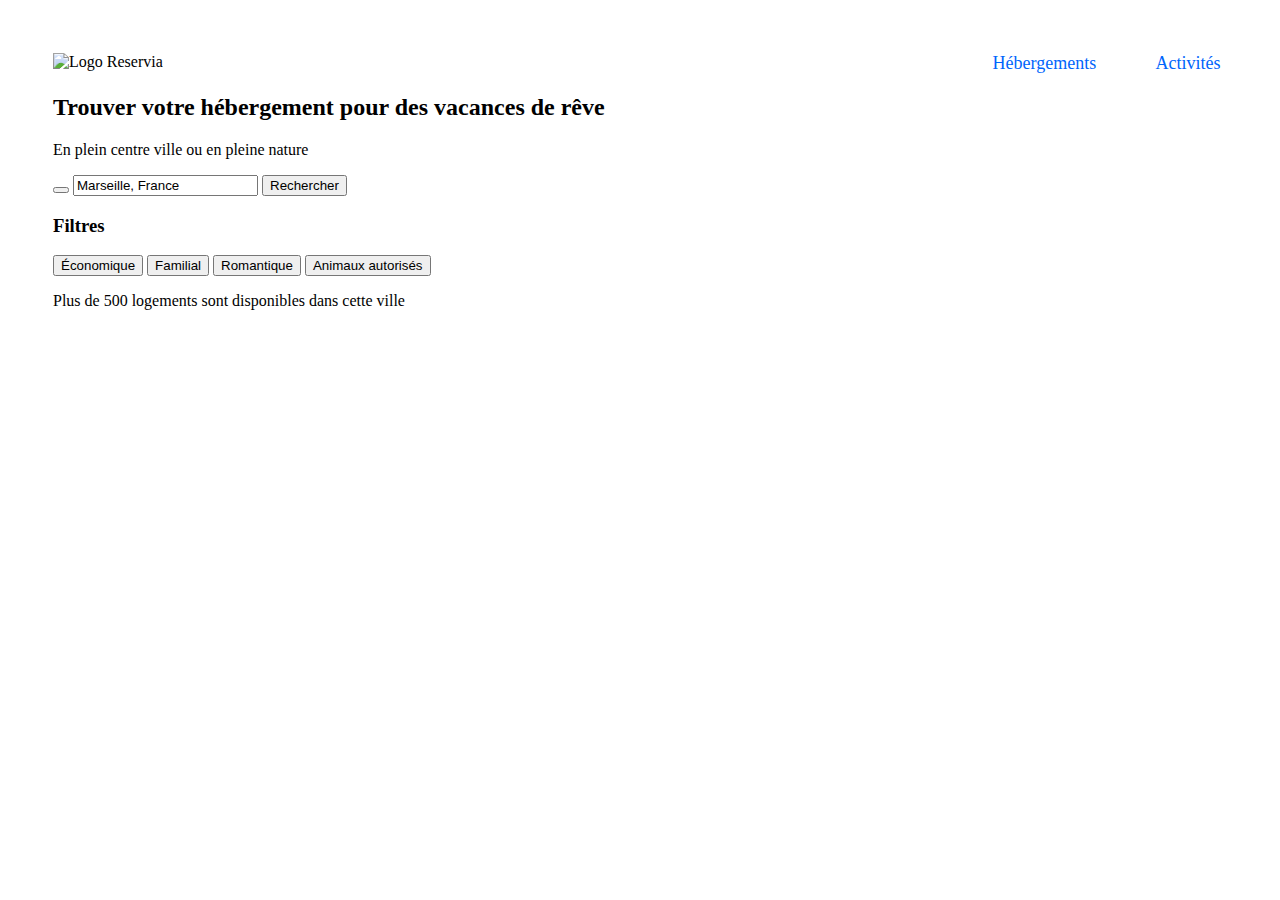
==== index.html @ aac0e71e "Header complété" ====
<!DOCTYPE html>
<html lang="fr">
  <head>
    <meta charset="utf-8"/>
    <link rel="stylesheet" href="/css/style.css">
    <script src="https://kit.fontawesome.com/23c1a897ea.js" crossorigin="anonymous"></script> <!-- Ajout du script permettant d'utiliser les icônes Font Awesome -->
    <title>Reservia</title>
  </head>

  <body>
    <header>
      <div class="header">
        <img src="images/logo/Reservia.svg" title="Logo Reservia" class="logo">
        <!-- Menu de navigation -->
        <nav>
          <ul class="menu">
            <li><a href="#hebergements" class="li-heb">Hébergements</a></li>
            <li><a href="#activites" class="li-act">Activités</a></li>
            <li><a href="#inscription" class="li-signup"><span>S'inscire</span></a></li>
          </ul>
        </nav>
      </div>
      <!-- Barre de recherche par ville/village -->
      <div class="recherche">
        <h2>Trouver votre hébergement pour des vacances de rêve</h2>
        <p class="subtitle">En plein centre ville ou en pleine nature</p>
        <div class="barre-recherche">
          <button type="button" name="geolocalisation" class="geoloc"><i class="fas fa-map-marker-alt fa-2x"></i></button> <!-- Bouton sur le logo de géolocalisation qui permettra d'afficher la map -->
          <input type="search" value="Marseille, France" class="zone-recherche">
          <button type="button" name="search" class="search">Rechercher</button>
        </div>
        <!-- Recherche par filtre -->
        <div class="listefiltres">
          <h3>Filtres</h3>  <!-- Boutons qui permettront aux utilisateurs de filtrer les hébergements selon les différents critères proposés ci-dessous -->
          <div class="btnfiltres">
            <button type="button" name="filtre-eco" class="filtre"><i class="fas fa-money-bill-wave iconefiltre"></i><span>Économique</span></button>
            <button type="button" name="filtre-familial" class="filtre"><i class="fas fa-child iconefiltre"></i><span>Familial</span></button>
            <button type="button" name="filtre-romantique" class="filtre"><i class="fas fa-heart iconefiltre"></i><span>Romantique</span></button>
            <button type="button" name="filtre-animaux" class="filtre"><i class="fas fa-dog iconefiltre"></i><span>Animaux autorisés</span></button>
          </div>
        </div>
        <p><i class="fas fa-info"></i> Plus de 500 logements sont disponibles dans cette ville</p>
      </div>
    </header>
    <main>
    </main>
    <footer>
    </footer>
  </body>
</html>
---- css/style.css ----
@@media screen and (max-width: 1440px) {

}


body{
  margin: 53px;
  font-family: Raleway;
}

/*___________________________________ Header ___________________________________*/
.logo {float: left;}

  /*-------------------------- Barre de navigation --------------------------*/
nav {
  font-size: 18px;
}

.menu {
  padding-left: 70%;
}

.menu li {
  margin-right: 3%;
  display: block;
}

.menu li a {
  padding: 8px 44px 17px 8px;
  color: #0065FC;
  text-align: center;
  text-decoration: none;
  position: relative;
}

.menu li a:hover, .menu li a:focus {
  color: #000;
}

.menu .en-cours a {
  color: #b7d8e8;
}

/* */


.conteneur h4 {width: 95%;}

.case img {width: 80%; height: 55%;}

.fa-star.active {color: #0065FC;}

.fa-star.unactive {color: #F2F2F2;}


.menu {display: flex; list-style-type: none;}

.hebergements {
  background-color: blue;
  width: 100%;
  height: 800px;
  display: flex;
  flex-wrap: wrap;
  justify-content: space-between;
}

.hebliste, .hebpopulaires {
  background-color: grey;
  padding-right: 2%;
  padding-top: 1%;
  padding-left: 2%;
  padding-bottom: 1%;
}

.hebtliste {
  width: 75%;
}

.hebpopulaires {
  width: 25%;
  flex-direction: column;
}

.conteneur {justify-content: space-around;}

.heb {

}

.case {
  width: 25%;
  height: 35%;
  background-color: white;
  padding-right: 2%;
  padding-left: 2%;
  padding-bottom: 1%;
}

.popu {
  width: 95%;
  height: 20%;
  background-color: white;
  flex-direction: column;
  padding-right: 2%;
  padding-top: 1%;
  padding-left: 2%;
  padding-bottom: 1%;
}
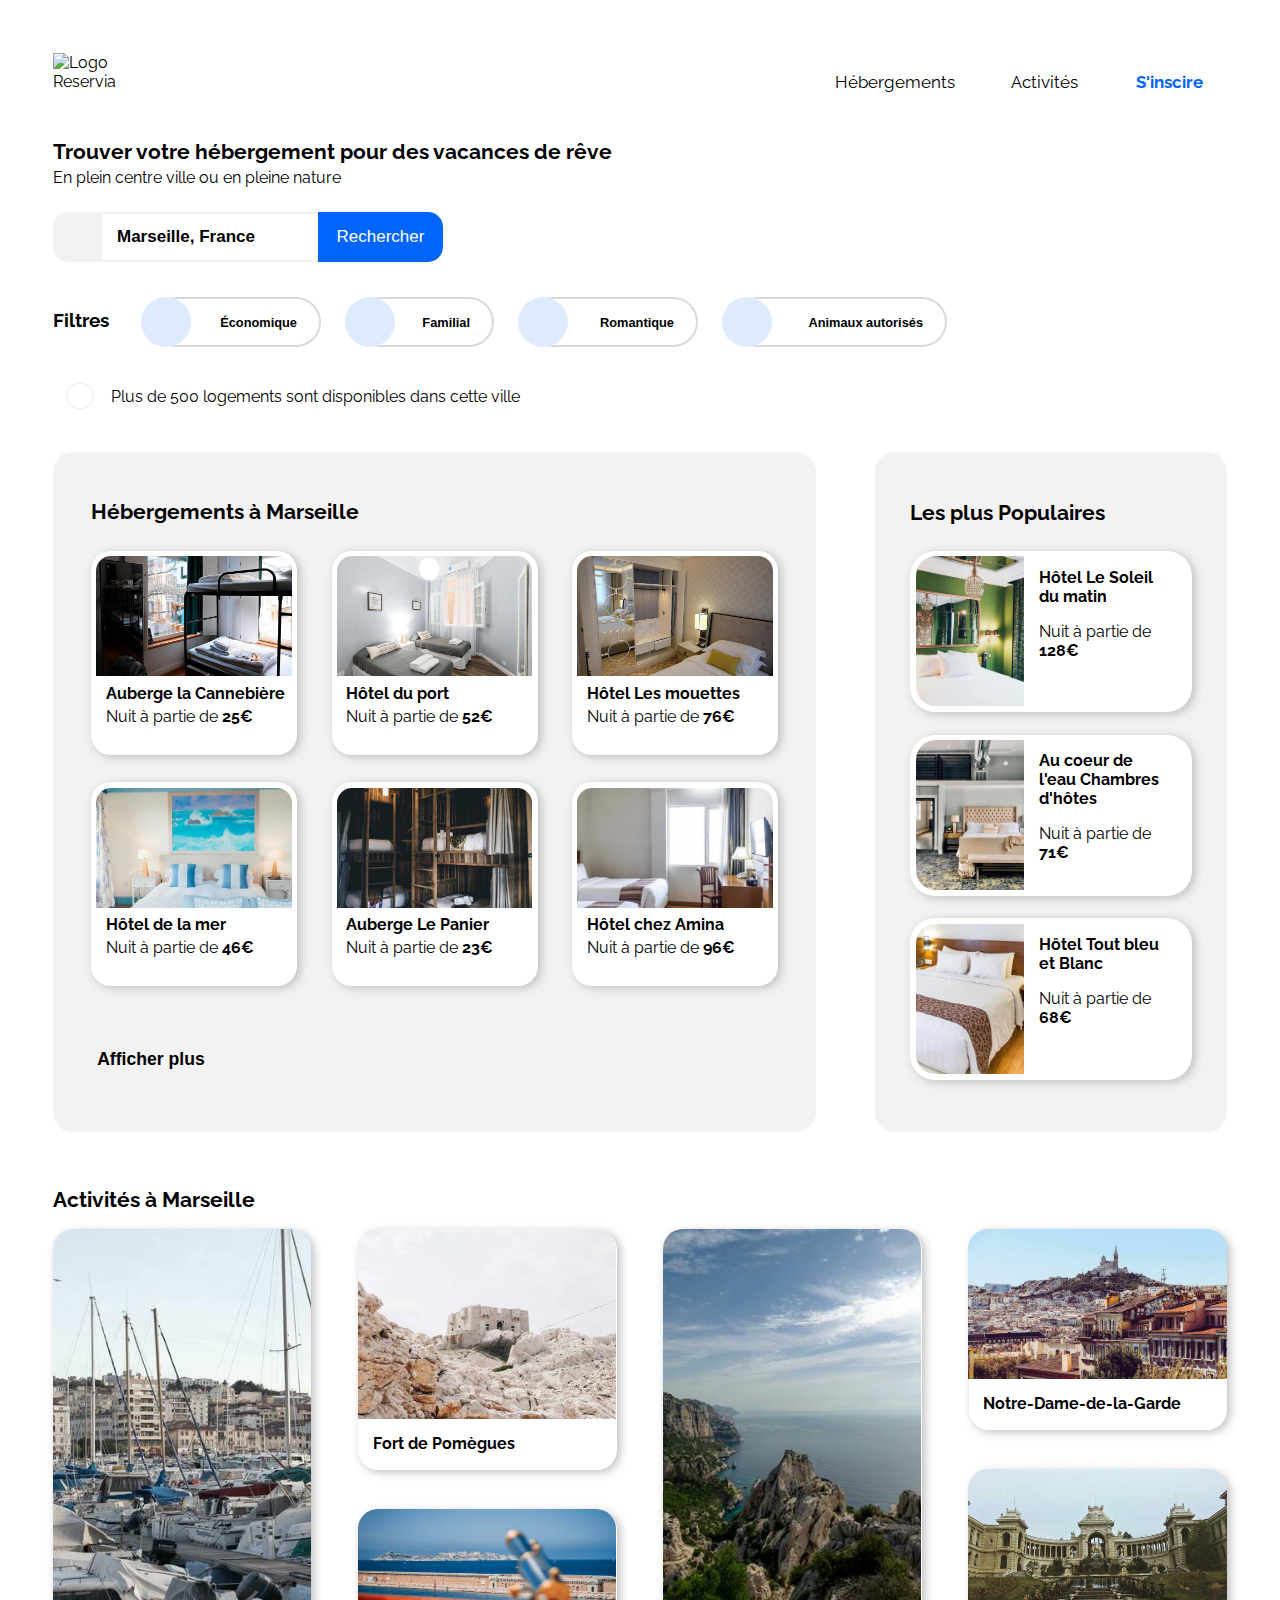
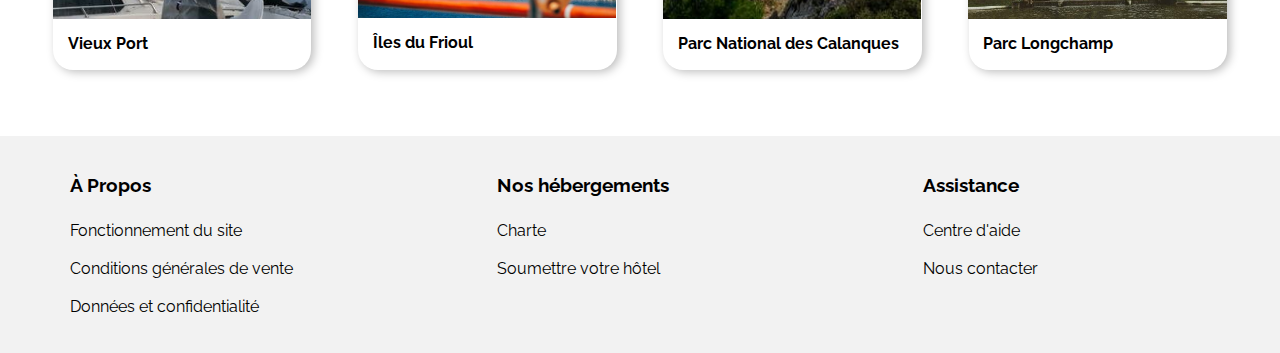
==== commit 0bda36c7: "Correction du pied de page sur la version smartphone ("smallscreens")." ====
--- a/index.html
+++ b/index.html
@@ -2,21 +2,31 @@
 <html lang="fr">
   <head>
     <meta charset="utf-8"/>
-    <link rel="stylesheet" href="/css/style.css">
-    <script src="https://kit.fontawesome.com/23c1a897ea.js" crossorigin="anonymous"></script> <!-- Ajout du script permettant d'utiliser les icônes Font Awesome -->
+    <!-- Liens pour la récupération de la police d'écriture : Raleway -->
+    <link rel="preconnect" href="https://fonts.gstatic.com">
+    <link href="https://fonts.googleapis.com/css2?family=Raleway:ital,wght@0,100;0,200;0,300;0,400;0,500;0,600;0,700;0,800;0,900;1,100;1,200;1,300;1,400;1,500;1,600;1,700;1,900&display=swap" rel="stylesheet">
+    <link rel="stylesheet" href="css/style.css"> <!-- Version générale-->
+    <link rel="stylesheet" media="screen and (max-device-width: 768px)" href="css/smallscreens.css"> <!-- Pour résolution d'écran inférieure à 768px (smartphone)-->
+    <link rel="stylesheet" media="screen and (min-device-width: 769px) and (max-device-width: 991px)" href="css/mediumscreens.css"> <!-- Pour résolution d'écran comprise entre 768px et 991px (tablettes)-->
+    <link rel="stylesheet" media="screen and (min-device-width: 992px) and (max-device-width: 1199px)" href="css/largescreens.css"> <!-- Pour résolution d'écran comprise entre 992px et 1199px (PC portables) -->
+    <link rel="stylesheet" media="screen and (min-device-width: 1200px)" href="css/bigscreens.css"> <!-- Pour résolution d'écran supérieure ou égale à 1200px (PC et écrans TV)-->
+    <script src="https://kit.fontawesome.com/23c1a897ea.js" crossorigin="anonymous"></script> <!-- Script permettant d'utiliser les icônes Font Awesome -->
     <title>Reservia</title>
   </head>
 
+  <!-- En-tête -->
   <body>
     <header>
       <div class="header">
-        <img src="images/logo/Reservia.svg" title="Logo Reservia" class="logo">
+        <img src="images/logo/Reservia@3x.png" title="Logo Reservia" class="logo">
         <!-- Menu de navigation -->
         <nav>
           <ul class="menu">
-            <li><a href="#hebergements" class="li-heb">Hébergements</a></li>
-            <li><a href="#activites" class="li-act">Activités</a></li>
-            <li><a href="#inscription" class="li-signup"><span>S'inscire</span></a></li>
+            <li><a href="#hebergements" class="lien-heb">Hébergements</a></li>
+            <li><a href="#activites" class="lien-act">Activités</a></li>
+          </ul>
+          <ul class="connection">
+            <li><a href="#inscription" class="lien-signup"><span>S'inscire</span></a></li>
           </ul>
         </nav>
       </div>
@@ -25,26 +35,308 @@
         <h2>Trouver votre hébergement pour des vacances de rêve</h2>
         <p class="subtitle">En plein centre ville ou en pleine nature</p>
         <div class="barre-recherche">
-          <button type="button" name="geolocalisation" class="geoloc"><i class="fas fa-map-marker-alt fa-2x"></i></button> <!-- Bouton sur le logo de géolocalisation qui permettra d'afficher la map -->
+          <!-- Bouton de géolocalisation qui permettra d'afficher la mapmonde -->
+          <button type="button" name="geolocalisation" class="geoloc"><i class="fas fa-map-marker-alt fa-lg"></i></button>
           <input type="search" value="Marseille, France" class="zone-recherche">
+          <!-- Bouton recherche pour grands et très grands écrans -->
           <button type="button" name="search" class="search">Rechercher</button>
+          <!-- Bouton recherche pour petits et moyens écrans -->
+          <button type="button" name="search" class="searchmobile"><i class="fas fa-search fa-lg"></i></button>
         </div>
         <!-- Recherche par filtre -->
         <div class="listefiltres">
           <h3>Filtres</h3>  <!-- Boutons qui permettront aux utilisateurs de filtrer les hébergements selon les différents critères proposés ci-dessous -->
           <div class="btnfiltres">
-            <button type="button" name="filtre-eco" class="filtre"><i class="fas fa-money-bill-wave iconefiltre"></i><span>Économique</span></button>
-            <button type="button" name="filtre-familial" class="filtre"><i class="fas fa-child iconefiltre"></i><span>Familial</span></button>
-            <button type="button" name="filtre-romantique" class="filtre"><i class="fas fa-heart iconefiltre"></i><span>Romantique</span></button>
-            <button type="button" name="filtre-animaux" class="filtre"><i class="fas fa-dog iconefiltre"></i><span>Animaux autorisés</span></button>
-          </div>
-        </div>
-        <p><i class="fas fa-info"></i> Plus de 500 logements sont disponibles dans cette ville</p>
+            <div class="div-filtre eco">
+              <div class="iconefiltre">
+                <i class="fas fa-money-bill-wave fa-2x "></i>
+              </div>
+              <button type="button" name="filtre-eco" class="filtre filtre-eco"><span>Économique</span></button>
+            </div>
+            <div class="div-filtre familial">
+              <div class="iconefiltre">
+                <i class="fas fa-child fa-2x"></i>
+              </div>
+              <button type="button" name="filtre-familial" class="filtre filtre-familial"><span>Familial</span></button>
+            </div>
+            <div class="div-filtre romantique">
+              <div class="iconefiltre">
+                <i class="fas fa-heart fa-2x"></i>
+              </div>
+              <button type="button" name="filtre-romantique" class="filtre filtre-romantique"><span>Romantique</span></button>
+            </div>
+            <div class="div-filtre animaux">
+              <div class="iconefiltre">
+                <i class="fas fa-dog fa-2x"></i>
+              </div>
+              <button type="button" name="filtre-animaux" class="filtre filtre-animaux"><span>Animaux autorisés</span></button>
+            </div>
+          </div>
+        </div>
+        <div class="point-info">
+          <div class="icone-info">
+            <i class="fas fa-info fa-sm"></i>
+          </div>
+          <p class="info">Plus de 500 logements sont disponibles dans cette ville</p>
+        </div>
       </div>
     </header>
+
     <main>
+      <!-- Tous les hébergements -->
+      <div id="hebergements">
+
+        <!-- liste des hébergements -->
+        <section class="hebliste">
+          <h2>Hébergements à Marseille</h2>
+          <div class="grilleheb">
+            <article class="hconteneur-flexible">
+              <a href="#" class="hélément-flexible">
+                <figure class="hfigure">
+                  <img src="images/hebergements/marcus-loke-WQJvWU_HZFo-unsplash.jpg" alt="Auberge la Cannebière" class="imghebergement">
+                  <figcaption class="hfigcaption">
+                    <h4>Auberge la Cannebière</h4>
+                    <p>Nuit à partie de <span>25€</span></p>
+                    <div class="note">
+                        <i class="fas fa-star fa-xs active"></i>
+                        <i class="fas fa-star fa-xs active"></i>
+                        <i class="fas fa-star fa-xs active"></i>
+                        <i class="fas fa-star fa-xs active"></i>
+                        <i class="fas fa-star fa-xs unactive"></i>
+                    </div>
+                  </figcaption>
+                </figure>
+              </a>
+              <a href="#" class="hélément-flexible">
+                <figure class="hfigure">
+                  <img src="images/hebergements/fred-kleber-gTbaxaVLvsg-unsplash.jpg" alt="Hôtel du port" class="imghebergement">
+                  <figcaption class="hfigcaption">
+                    <h4>Hôtel du port</h4>
+                    <p>Nuit à partie de <span>52€</span></p>
+                    <div class="note">
+                        <i class="fas fa-star fa-xs active"></i>
+                        <i class="fas fa-star fa-xs active"></i>
+                        <i class="fas fa-star fa-xs active"></i>
+                        <i class="fas fa-star fa-xs active"></i>
+                        <i class="fas fa-star fa-xs active"></i>
+                    </div>
+                  </figcaption>
+                </figure>
+              </a>
+              <a href="#" class="hélément-flexible">
+                <figure class="hfigure">
+                  <img src="images/hebergements/reisetopia-B8WIgxA_PFU-unsplash.jpg" alt="Hôtel Les mouettes" class="imghebergement">
+                  <figcaption class="hfigcaption">
+                    <h4>Hôtel Les mouettes</h4>
+                    <p>Nuit à partie de <span>76€</span></p>
+                    <div class="note">
+                        <i class="fas fa-star fa-xs active"></i>
+                        <i class="fas fa-star fa-xs active"></i>
+                        <i class="fas fa-star fa-xs active"></i>
+                        <i class="fas fa-star fa-xs active"></i>
+                        <i class="fas fa-star fa-xs unactive"></i>
+                    </div>
+                  </figcaption>
+                </figure>
+              </a>
+              <a href="#" class="hélément-flexible">
+                <figure class="hfigure">
+                  <img src="images/hebergements/annie-spratt-Eg1qcIitAuA-unsplash.jpg" alt="Hôtel de la mer" class="imghebergement">
+                  <figcaption class="hfigcaption">
+                    <h4>Hôtel de la mer</h4>
+                    <p>Nuit à partie de <span>46€</span></p>
+                    <div class="note">
+                        <i class="fas fa-star fa-xs active"></i>
+                        <i class="fas fa-star fa-xs active"></i>
+                        <i class="fas fa-star fa-xs active"></i>
+                        <i class="fas fa-star fa-xs unactive"></i>
+                        <i class="fas fa-star fa-xs unactive"></i>
+                    </div>
+                  </figcaption>
+                </figure>
+              </a>
+              <a href="#" class="hélément-flexible">
+                <figure class="hfigure">
+                  <img src="images/hebergements/nicate-lee-kT-ZyaiwBe0-unsplash.jpg" alt="Auberge Le Panier" class="imghebergement">
+                  <figcaption class="hfigcaption">
+                    <h4 class=>Auberge Le Panier</h4>
+                    <p>Nuit à partie de <span>23€</span></p>
+                    <div class="note">
+                        <i class="fas fa-star fa-xs active"></i>
+                        <i class="fas fa-star fa-xs active"></i>
+                        <i class="fas fa-star fa-xs active"></i>
+                        <i class="fas fa-star fa-xs active"></i>
+                        <i class="fas fa-star fa-xs unactive"></i>
+                    </div>
+                  </figcaption>
+                </figure>
+              </a>
+              <a href="#" class="hélément-flexible">
+                <figure class="hfigure">
+                  <img src="images/hebergements/febrian-zakaria-M6S1WvfW68A-unsplash.jpg" alt="Hôtel chez Amina" class="imghebergement">
+                  <figcaption class="hfigcaption">
+                    <h4>Hôtel chez Amina</h4>
+                    <p>Nuit à partie de <span>96€</span></p>
+                    <div class="note">
+                        <i class="fas fa-star fa-xs active"></i>
+                        <i class="fas fa-star fa-xs active"></i>
+                        <i class="fas fa-star fa-xs active"></i>
+                        <i class="fas fa-star fa-xs active"></i>
+                        <i class="fas fa-star fa-xs active"></i>
+                    </div>
+                </figcaption>
+                </figure>
+              </a>
+            </article>
+            <button type="button" name="afficherplus" id="more"><span>Afficher plus</span></button>
+          </div>
+        </section>
+
+        <!-- Hébergements populaires -->
+        <section class="populiste">
+          <div class="en-tete-populaire">
+            <h2>Les plus Populaires</h2>
+            <i class="fas fa-chart-line fa-lg"></i>
+          </div>
+          <div class="grillepopulaire">
+            <article class="pconteneur-flexible">
+              <a href="#" class="pélément-flexible">
+                <figure class="pfigure">
+                  <img src="images/hebergements/emile-guillemot-Bj_rcSC5XfE-unsplash.jpg" alt="Hôtel Le Soleil du matin" class="imghebpopulaire">
+                  <figcaption class="pfigcaption">
+                    <h4>Hôtel Le Soleil du matin</h4>
+                    <p>Nuit à partie de <span>128€</span></p>
+                    <div class="note notehebpopulaire">
+                        <i class="fas fa-star fa-xs active"></i>
+                        <i class="fas fa-star fa-xs active"></i>
+                        <i class="fas fa-star fa-xs active"></i>
+                        <i class="fas fa-star fa-xs active"></i>
+                        <i class="fas fa-star fa-xs unactive"></i>
+                    </div>
+                  </figcaption>
+                </figure>
+              </a>
+              <a href="#" class="pélément-flexible">
+                <figure class="pfigure">
+                  <img src="images/hebergements/aw-creative-VGs8z60yT2c-unsplash.jpg" alt="Au coeur de l'eau Chambres d'hôtes" class="imghebpopulaire">
+                  <figcaption class="pfigcaption">
+                    <h4>Au coeur de l'eau Chambres d'hôtes</h4>
+                    <p>Nuit à partie de <span>71€</span></p>
+                    <div class="note notehebpopulaire">
+                        <i class="fas fa-star fa-xs active"></i>
+                        <i class="fas fa-star fa-xs active"></i>
+                        <i class="fas fa-star fa-xs active"></i>
+                        <i class="fas fa-star fa-xs active"></i>
+                        <i class="fas fa-star fa-xs active"></i>
+                    </div>
+                  </figcaption>
+                </figure>
+              </a>
+              <a href="#" class="pélément-flexible">
+                <figure class="pfigure">
+                  <img src="images/hebergements/febrian-zakaria-sjvU0THccQA-unsplash.jpg" alt="Hôtel Tout bleu et Blanc" class="imghebpopulaire">
+                  <figcaption class="pfigcaption">
+                    <h4>Hôtel Tout bleu et Blanc</h4>
+                    <p>Nuit à partie de <span>68€</span></p>
+                    <div class="note notehebpopulaire">
+                        <i class="fas fa-star fa-xs active"></i>
+                        <i class="fas fa-star fa-xs active"></i>
+                        <i class="fas fa-star fa-xs active"></i>
+                        <i class="fas fa-star fa-xs active"></i>
+                        <i class="fas fa-star fa-xs unactive"></i>
+                    </div>
+                  </figcaption>
+                </figure>
+              </a>
+            </article>
+          </div>
+        </section>
+      </div>
+
+      <!-- Activités possibles -->
+      <div id="activites">
+        <section class="activitesliste">
+          <h2>Activités à Marseille</h2>
+          <article class="aconteneur">
+            <a href="#" class="box1 aelement">
+              <figure class="afigure">
+                <img src="images/activites/reno-laithienne-QUgJhdY5Fyk-unsplash.jpg" alt="Vieux Port" class="imgactivites img-xl">
+                <figcaption class="afigcaption">
+                  <h4>Vieux Port</h4>
+                </figcaption>
+              </figure>
+            </a>
+            <a href="#" class="box2 aelement">
+              <figure class="afigure">
+                <img src="images/activites/paul-hermann-QFTrLdQIRhI-unsplash.jpg" alt="Fort de Pomègues" class="imgactivites img-l">
+                <figcaption class="afigcaption">
+                  <h4>Fort de Pomègues</h4>
+                </figcaption>
+              </figure>
+            </a>
+            <a href="#" class="box3 aelement">
+              <figure class="afigure">
+                <img src="images/activites/kevin-hikari-rV_Qd1l-VXg-unsplash.jpg" alt="Îles du Frioul" class="imgactivites img-s">
+                <figcaption class="afigcaption">
+                  <h4>Îles du Frioul</h4>
+                </figcaption>
+              </figure>
+            </a>
+            <a href="#" class="box4 aelement">
+              <figure class="afigure">
+                <img src="images/activites/kilyan-sockalingum-NR8-cBCN3aI-unsplash.jpg" alt="Parc National des Calanques" class="imgactivites img-xl">
+                <figcaption class="afigcaption">
+                  <h4>Parc National des Calanques</h4>
+                </figcaption>
+              </figure>
+            </a>
+            <a href="#" class="box5 aelement">
+              <figure class="afigure">
+                <img src="images/activites/florian-wehde-xW9e8gdotxI-unsplash.jpg" alt="Notre-Dame-de-la-Garde" class="imgactivites img-m">
+                <figcaption class="afigcaption">
+                  <h4>Notre-Dame-de-la-Garde</h4>
+                </figcaption>
+              </figure>
+            </a>
+            <a href="#" class="box6 aelement">
+              <figure class="afigure">
+                <img src="images/activites/lena-paulin-wH2-EJoDcV0-unsplash.jpg" alt="Parc Longchamp" class="imgactivites img-m">
+                <figcaption class="afigcaption">
+                  <h4>Parc Longchamp</h4>
+                </figcaption>
+              </figure>
+            </a>
+          </article>
+        </section>
+      </div>
     </main>
+
+    <!-- Pied-de-page -->
     <footer>
+      <section class="conteneur-footer">
+        <div class="a-propos partiesfooter">
+          <h3>À Propos</h3>
+          <ul class="menu-apropos liensfooter">
+            <li><a href="#">Fonctionnement du site</a></li>
+            <li><a href="#">Conditions générales de vente</a></li>
+            <li><a href="#">Données et confidentialité</a></li>
+          </ul>
+        </div>
+        <div class="nos-hebergements partiesfooter">
+          <h3>Nos hébergements</h3>
+          <ul class="menu-noshebergements liensfooter">
+            <li><a href="#">Charte</a></li>
+            <li><a href="#">Soumettre votre hôtel</a></li>
+          </ul>
+        </div>
+        <div class="assistance partiesfooter">
+          <h3>Assistance</h3>
+          <ul class="menu-assistance liensfooter">
+            <li><a href="#">Centre d'aide</a></li>
+            <li><a href="#">Nous contacter</a></li>
+          </ul>
+        </div>
+      </section>
     </footer>
   </body>
 </html>
--- a/css/style.css
+++ b/css/style.css
@@ -1,108 +1,229 @@
-@@media screen and (max-width: 1440px) {
-
-}
-
-
-body{
-  margin: 53px;
-  font-family: Raleway;
-}
+/*____________________________________ Body ____________________________________*/
+
+body {
+  font-family: 'Raleway';
+  margin: 0;
+}
+
+body, .aconteneur {
+  display: flow-root; /* Pour empécher les éléments de déborder du conteneur */
+}
+
+     /*--------------- Code multi-éléments ET de diverses div ---------------*/
+
+h2, h3, h4, input, span,
+.menu li a:active, .liensfooter li a:active {
+  font-weight: bolder;
+}
+
+.lien-heb, .lien-act, .fa-map-marker-alt,
+.hconteneur-flexible a, .pconteneur-flexible a,
+.aelement, .liensfooter li a {
+  color: #000;
+}
+
+.menu, .connection, .barre-recherche, .listefiltres, .btnfiltres,
+.hconteneur-flexible, .pfigure, .en-tete-populaire, .pconteneur-flexible,
+.afigure, footer {
+  display: flex;
+}
+
+.menu li a, .connection li a, .filtre,
+.hconteneur-flexible a, .pconteneur-flexible a,
+.aelement, .liensfooter li a {
+  text-decoration: none;
+}
+
+.lien-signup, .lien-signup:visited, .menu li a:hover, .menu li a:focus,
+.fa-map-marker-alt:hover, .fa-map-marker-alt:focus,
+.search:hover, .searchmobile:hover, .search:focus, .searchmobile:focus,
+.iconefiltre, .filtre:active, .icone-info,
+figure:active, .fa-star.active, #more:active,
+.liensfooter li a:hover, .liensfooter li a:focus  {
+  color: #0065fc;
+}
+
+.geoloc, .hebliste, .populiste, footer {background-color: #f2f2f2;}
+
+.filtre, .icone-info, .hélément-flexible, .pélément-flexible, .aelement {
+  background-color: #fff;
+}
+
+.point-info, .imghebergement, .pfigure, .pfigcaption h4,
+.aconteneur, .afigure, .imgactivites, footer section {
+  width: 100%;
+}
+
+.menu, .connection, .liensfooter {list-style-type: none;}
 
 /*___________________________________ Header ___________________________________*/
-.logo {float: left;}
-
-  /*-------------------------- Barre de navigation --------------------------*/
-nav {
-  font-size: 18px;
-}
-
-.menu {
-  padding-left: 70%;
-}
-
-.menu li {
-  margin-right: 3%;
-  display: block;
-}
-
-.menu li a {
-  padding: 8px 44px 17px 8px;
-  color: #0065FC;
+
+.logo, .iconefiltre, .icone-info {float: left;}
+
+.zone-recherche, .zone-recherche:hover, .zone-recherche:focus,
+.zone-recherche:active, .filtre {
+  border: 2px #d9d9d9 solid;
+}
+
+.search:hover, .searchmobile:hover,
+.search:focus, .searchmobile:focus,
+.iconefiltre {
+  background-color: #deebff;
+}
+
+.iconefiltre, .filtre, .icone-info {border-radius: 50px;}
+
+.iconefiltre, .icone-info {position: relative; z-index: 1;}
+
+  /*-------------------------- Barre de navigation --------------------------*/*
+
+nav {font-size: 1.05em;}
+
+.menu, .connection {
+  padding: 0;
   text-align: center;
-  text-decoration: none;
-  position: relative;
-}
-
-.menu li a:hover, .menu li a:focus {
-  color: #000;
-}
-
-.menu .en-cours a {
-  color: #b7d8e8;
-}
-
-/* */
-
-
-.conteneur h4 {width: 95%;}
-
-.case img {width: 80%; height: 55%;}
-
-.fa-star.active {color: #0065FC;}
-
-.fa-star.unactive {color: #F2F2F2;}
-
-
-.menu {display: flex; list-style-type: none;}
-
-.hebergements {
-  background-color: blue;
-  width: 100%;
-  height: 800px;
-  display: flex;
+}
+
+.connection {float: right; justify-content: flex-end;}
+
+.lien-signup:active {color: #4068b2;}
+
+  /*--------------------------- Zone de recherche --------------------------*/
+
+.geoloc, .zone-recherche {border: 2px solid #f2f2f2;}
+
+.zone-recherche, .search {font-size: 1.063em;}
+
+     /*----------------------- Barre de recherche -----------------------*/
+
+.barre-recherche {height: 50px;}
+
+/*  Bouton géolocalisation */
+.geoloc {justify-content: center;}
+
+.geoloc:hover, .geoloc:focus {background-color: #d9d9d9; border-color: #d9d9d9;}
+
+/* Zone de saisie */
+
+.geoloc:hover,  .zone-recherche:hover,
+.geoloc:focus, .zone-recherche:focus,
+.zone-recherche:active, {
+  border-color: #dfdfdf;
+}
+
+/* Bouton "Rechercher" */
+.search, .searchmobile {
+  background-color: #0065fc;
+  border: 2px #0065fc solid;
+  color: #fff;
+}
+
+.search:hover, .searchmobile:hover,
+.search:focus, .searchmobile:focus {
+  border-color: #deebff;
+}
+
+
+     /*---------------------- Filtres de recherche ----------------------*/
+
+.iconefiltre i {margin-right: -20px;}
+
+.filtre {
+  font-weight: bold;
+  margin-right: 24px;
+  padding-right: 22px;
+  text-align: right;
+}
+
+     /*----------------------- Ligne informative ------------------------*/
+
+.icone-info {border: 2px #f2f2f2 solid;}
+
+/*____________________________________ Main ____________________________________*/
+
+main {flex-flow: column;}
+
+.filtre:hover, .filtre:focus,
+.hélément-flexible, .pélément-flexible, .aelement {
+  box-shadow: 3px 2px 10px #bdbdbd;
+}
+
+.hélément-flexible:hover, .pélément-flexible:hover, .aelement:hover,
+.hélément-flexible:focus, .pélément-flexible:focus, .aelement:focus {
+  box-shadow: 4px 4px 5px #bdbdbd inset;
+}
+
+.hélément-flexible, .aelement {border-radius: 20px;}
+
+.imghebergement, .imghebpopulaire, .imgactivites {
+  /* permet de remplir l'espace souhaité tout en gardant les proportions de
+  l'img (pas d'img visuellement écrasée)*/
+  object-fit: cover;
+}
+
+.pconteneur-flexible, .afigure {box-sizing: border-box;}
+
+  /*------------------- Grand conteneur des héébergements -------------------*/
+
+#hebergements,
+.hebliste h2, .hconteneur-flexible, .hfigcaption, .hfigcaption p,
+.pconteneur-flexible, .pélément-flexible, .pfigcaption p {
+  max-width: 100%;
+}
+
+.hconteneur-flexible, .pconteneur-flexible {
   flex-wrap: wrap;
   justify-content: space-between;
 }
 
-.hebliste, .hebpopulaires {
-  background-color: grey;
-  padding-right: 2%;
-  padding-top: 1%;
-  padding-left: 2%;
-  padding-bottom: 1%;
-}
-
-.hebtliste {
-  width: 75%;
-}
-
-.hebpopulaires {
-  width: 25%;
-  flex-direction: column;
-}
-
-.conteneur {justify-content: space-around;}
-
-.heb {
-
-}
-
-.case {
-  width: 25%;
-  height: 35%;
-  background-color: white;
-  padding-right: 2%;
-  padding-left: 2%;
-  padding-bottom: 1%;
-}
-
-.popu {
-  width: 95%;
-  height: 20%;
-  background-color: white;
-  flex-direction: column;
-  padding-right: 2%;
-  padding-top: 1%;
-  padding-left: 2%;
-  padding-bottom: 1%;
-}
+.note {justify-content: flex-start;}
+
+.fa-star.unactive {color: #bdbdbd;}
+
+     /*--------------------- Liste des hébergements ---------------------*/
+
+.grilleheb {height: 85%;}
+
+.imghebergement {
+  border-radius: 15px 15px 0 0;
+}
+
+/* Bouton pour afficher plus d'hébergements */
+#more {background-color: inherit; border: none;}
+
+#more:hover, #more:focus, #more:active {text-decoration: underline;}
+
+     /*--------------------- Héébergements populaires --------------------*/
+
+.populiste h2 {height: 100%;}
+
+.grillepopulaire {height: 80%;}
+
+.pélément-flexible {border-radius: 25px;}
+
+.imghebpopulaire {
+  image-orientation: left;
+  border-radius: 20px 0 0 20px;
+}
+
+  /*------------------------------- Activités ------------------------------*/
+
+#activites {height: auto;}
+
+.aelement:hover, .aelement:focus {box-shadow: 3px -2px 10px #bdbdbd inset;}
+
+.afigure {flex-direction: column;}
+
+.imgactivites {border-radius: 20px 20px 0 0;}
+
+/*___________________________________ Footer ___________________________________*/
+
+footer {
+  justify-content: space-around;
+  /* Pour que le footer remplisse toute la largeur de la page */
+  position: absolute;
+  left: 0;
+  right: 0;
+}
+
+footer section {display: inline-flex;}
--- a/css/smallscreens.css
+++ b/css/smallscreens.css
@@ -0,0 +1,298 @@
+@media screen and (max-device-width: 768px) {
+/*____________________________________ Body ____________________________________*/
+
+  body {font-size: 1.8em;}
+
+  .logo, .listefiltres,
+  #hebergements, .hebliste, .populiste, .grilleheb, .hélément-flexible,
+  #activites, .aelement, footer {
+    height: auto;
+  }
+
+  .menu, .notehebpopulaire {
+    /* Le menu remplit toute la largeur de la page */
+    /* retirer notehebpopulaire du flux normal et pouvoir le placer en bas de la figcaption */
+    position: absolute;
+  }
+
+  .menu li, footer section {justify-content: space-around;}
+
+  .connection, .btnfiltres, #hebergements,
+  .pélément-flexible, .pfigure, footer section {
+    display: flex;
+  }
+
+  .barre-recherche, .listefiltres, .btnfiltres,
+  .hebliste, .populiste, .hélément-flexible,
+  .en-tete-populaire, .populiste h2, .pélément-flexible, .pfigcaption,
+  .activitesliste, .aconteneur, .imgactivites,
+  footer section, .partiesfooter {
+    width: 100%;
+  }
+
+  .geoloc, .zone-recherche, .search, .searchmobile,
+  .div-filtre, .iconefiltre, .filtre {
+    height: 100px;
+  }
+
+  .geoloc, .searchmobile, .iconefiltre {width: 100px;}
+
+  .btnfiltres, #hebergements, #activites, footer section {flex-wrap: wrap;}
+
+  .point-info p, #more, #activites {font-size: 1.2em;}
+
+  .hélément-flexible, .pélément-flexible, , .partiesfooter {
+    margin-bottom: 7%;
+  }
+
+  .imghebergement, .pélément-flexible {height: 350px;}
+
+  .filtre, .activitesliste, .afigcaption h4, footer {font-size: 1.1em;}
+
+  .grilleheb, footer section {margin-top: 20px;}
+
+/*___________________________________ Header ___________________________________*/
+
+  header {margin: 50px 50px 0 50px;}
+
+  .header {height: 350px;}
+
+  .logo {width: 30%;}
+
+  /*-------------------------- Barre de navigation --------------------------*/
+
+  nav {font-size: 1.6em;}
+
+  .menu {
+    margin-top: 24%;
+    display: inline-flex;
+    left: 0;
+    right: 0;
+  }
+
+  .menu li {
+    width: 50%;
+    padding: 0 0 3% 0;
+    border-top: none;
+    border-bottom: 3px solid #f2f2f2;
+  }
+
+  .menu li:hover, .menu li:focus {border-bottom: 3px solid #0065fc;}
+
+  .connection {float: right;}
+
+  .lien-signup:hover, .lien-signup:focus {color: #4068b2;}
+
+    /*--------------------------- Zone de recherche --------------------------*/
+
+  .recherche {margin-top: 30px; height: 1200px; display: flow-root;}
+
+  .subtitle {margin-top: -13px;}
+
+  .filtre, .icone-info {border: 4px #f2f2f2 solid;}
+
+  .geoloc, .zone-recherche, .search, .searchmobile {height: 130px;}
+
+       /*----------------------- Barre de recherche -----------------------*/
+
+  .barre-recherche {margin-top: 50px; height: 17%;}
+
+  .geoloc, .searchmobile {width: 130px; font-size: 1em;}
+
+  /*  Bouton géolocalisation */
+
+  .geoloc {border-radius: 30% 0 0 30%;}
+
+  .fa-map-marker-alt {margin: 2px 2px 0 0;}
+
+  /* Zone de saisie */
+  .zone-recherche {width: 80%; margin-bottom: 10px; padding-left: 25px;}
+
+  /* Bouton "Rechercher" */
+  .search {display: none;}
+
+  .searchmobile {margin-left: -60px; border-radius: 30%;}
+
+       /*---------------------- Filtres de recherche ----------------------*/
+
+  .listefiltres {height: 550px;}
+
+  .listefiltres {margin-top: 10px;}
+
+  .listefiltres h3 {margin-top: 12px;}
+
+  .btnfiltres {margin: 80px 0 0 -100px;}
+
+  .div-filtre {margin: 20px 0;}
+
+  .iconefiltre {
+    width: 120px;
+    height: 120px;
+    font-size: 0.8em;
+    margin: 0 -100px -50px 0;
+    border-radius: 100px;
+  }
+
+  .filtre {height: 120px; margin-right: 50px; padding-right: 50px;}
+
+  .fa-money-bill-wave {padding: 39px 31px;}
+
+  .filtre-eco {width: 400px;}
+
+  .fa-child {padding: 39px 41px;}
+
+  .filtre-familial {width: 320px;}
+
+  .fa-heart {padding: 38px 39px;}
+
+  .filtre-romantique {width: 395px;}
+
+  .fa-dog {padding: 36px 34px;}
+
+  .filtre-animaux {width: 515px;}
+
+       /*------------ Ligne informative : nombre hébergements dispo -----------*/
+
+  .info {margin-top: 60px;}
+
+  .point-info {margin-top: 25px;}
+
+  .icone-info {width: 50px; height: 50px;}
+
+  .fa-info {padding: 12px 0 0 20px;}
+
+  .point-info p {padding: 5px 0 5px 70px;}
+
+/*____________________________________ Main ____________________________________*/
+
+  .hélément-flexible, .pélément-flexible, .aelement {
+    box-shadow: 3px 2px 30px #bdbdbd;
+  }
+
+  .hélément-flexible, .aelement, .afigure {border-radius: 40px;}
+
+  .imghebergement, .imgactivites {border-radius: 35px 35px 0 0;}
+
+    /*------------------- Grand conteneur des héébergements -------------------*/
+
+  #hebergements {margin: 50px 0 37px 0; font-size: 0.9em;}
+
+  .hebliste, .populiste {font-size: 1.4em; padding: 40px 50px;}
+
+  .hconteneur-flexible, .imghebpopulaire {height: 100%;}
+
+  .note {margin-bottom: -1%;}
+
+       /*--------------------- Liste des hébergements ---------------------*/
+
+  .hebliste {
+    order: 2;
+    background-color: #fff;
+  }
+
+  .hebliste h2 {padding-top: 47px;}
+
+  .grilleheb {height: auto; margin-top: 60px;}
+
+  .hélément-flexible {margin-bottom: 7%;}
+
+  .hfigure {width: 97%; margin: 1.5%; padding-bottom: -1%;}
+
+  .imghebergement {height: 300px; border-radius: 35px 35px 0 0;}
+
+  .hfigcaption, #more {margin-left: 5%;}
+
+  .hfigcaption {margin-bottom: 3%;}
+
+  .hfigcaption h4 {margin: 2% 0 1% 0; font-size: 1.2em;}
+
+  .hfigcaption p {margin: 0 2% 1% 0;}
+
+  #more {margin: 3% 0 3% 0;}
+
+       /*--------------------- Héébergements populaires --------------------*/
+
+  .populiste {order: 1;}
+
+  .en-tete-populaire {padding-bottom: 10px;}
+
+  .fa-chart-line {margin-top: 55px; justify-content: flex-end;}
+
+  .grillepopulaire {margin-top: 2px;}
+
+  .pconteneur-flexible {margin-bottom: 20px;}
+
+  .pélément-flexible {margin-bottom: 7%; border-radius: 35px; padding: 1.5%;}
+
+  .pfigure {margin: 0;}
+
+  .pfigure, .pfigcaption {height: 100%;}
+
+  .imghebpopulaire {max-width: 35%; border-radius: 30px 0 0 30px;}
+
+  .pfigcaption {
+    margin: -3% 30px 3% 30px;
+
+    /* mise en flux normal pour travailler .notehebpopulaire tout en bas de ces figcaption */
+    position: relative;
+  }
+
+  .pfigcaption h4 {margin-bottom: 5%; font-size: 1.2em;}
+
+  .pfigcaption p {margin: 0 5% 2% 0;}
+
+  .notehebpopulaire {
+    margin-left: -1%;
+    bottom: 0; /* positionnement de l'élément tout en bas de .pfigure */
+  }
+
+  /*------------------------------- Activités ------------------------------*/
+
+  #activites {
+    height: auto;
+    margin: 80px 5% 37px 5%;
+  }
+
+  .activitesliste {width: 100%; font-size: 1.1em;}
+
+  .aconteneur {
+    width: 100%;
+    margin-top: 60px;
+    display: flex;
+    flex-wrap: wrap;
+    justify-content: space-between;
+  }
+
+  .aelement {
+    width: 100%;
+    height: auto;
+    padding-bottom: 2%;
+    margin-bottom: 7%;
+    border-radius: 40px;
+  }
+
+ .afigure {
+   height: auto;
+   margin: 0;
+ }
+
+ .hfigcaption {margin-left: 5%;}
+
+ .imgactivites {height: 350px;}
+
+.afigcaption {margin: 50px 50px 40px 50px;}
+
+.afigcaption h4 {margin: 0; font-size: 1.1em;}
+
+/*___________________________________ Footer ___________________________________*/
+
+  footer {margin-top: 61px; font-size: 0.8em;}
+
+  .conteneur-footer {margin: 40px 0 50px 0;}
+
+  .partiesfooter {margin: 35px 70px;}
+
+  .liensfooter {margin: 25px 0 0 -35px;}
+
+  .liensfooter li {margin-top: 40px;}
+}
--- a/css/mediumscreens.css
+++ b/css/mediumscreens.css
@@ -0,0 +1,237 @@
+@media screen and (min-device-width: 769px) and (max-device-width: 991px) {
+/*____________________________________ Body ____________________________________*/
+
+  body {font-size: 0.85em;}
+
+/*___________________________________ Header ___________________________________*/
+
+  header {margin: 40px 40px 0 40px;}
+
+  .header {width: 100%; height: 34px;}
+
+  .logo {width: 6.5em; height: auto;}
+
+  /*-------------------------- Barre de navigation --------------------------*/
+
+  nav {margin-top: 6px; display: flex; float: right;}
+
+  .menu {display: inline-flex; padding: 0 0.8%; justify-content: flex-end;}
+
+  .menu li a, .connection li a  {padding: 57px 28px 0 28px;}
+
+  .menu li a:hover, .menu li a:focus, .lien-signup:hover, .lien-signup:focus {
+    border-top: 2px solid #0065fc;
+  }
+
+    /*--------------------------- Zone de recherche --------------------------*/
+
+  .recherche {margin-top: 45px; font-size: 0.8em;}
+
+  .subtitle {margin-top: -13px;}
+
+       /*----------------------- Barre de recherche -----------------------*/
+
+  .barre-recherche {margin-top: 15px;}
+
+  .geoloc, .zone-recherche, .search, .searchmobile {height: 50px;}
+
+  /*  Bouton géolocalisation */
+  .geoloc {
+    width: 50px;
+    border-radius: 15px 0 0 15px;
+    margin-right: -3px;
+  }
+
+  .fa-map-marker-alt {margin: 2px 2px 0 0;}
+
+  /* Zone de saisie */
+  .zone-recherche {width: 300px; margin-bottom: 10px; padding-left: 15px;}
+
+  /* Bouton "Rechercher" */
+  .search {display: none;}
+
+  .searchmobile {width: 50px; margin-left: -14px; border-radius: 15px;}
+
+       /*---------------------- Filtres de recherche ----------------------*/
+
+  .listefiltres, .filtre {height: 50px;}
+
+  .listefiltres {width: 100%; height: auto; margin-top: 10px;}
+
+  .listefiltres h3 {margin-top: 12px;}
+
+  .btnfiltres {
+    margin: 40px 0 0 -25px;
+    display: flex;
+    flex-wrap: wrap;
+  }
+
+  .div-filtre {
+    height: 50px;
+    margin-bottom: 20px;
+  }
+
+  .iconefiltre {
+    margin: 0 -20px -50px 0;
+    width: 50px;
+    height: 50px;
+    font-size: 0.8em;
+  }
+
+  .filtre {font-size: 1em;}
+
+  .fa-money-bill-wave {padding: 17px 14px;}
+
+  .filtre-eco {width: 157px;}
+
+  .fa-child {padding: 18px 18px;}
+
+  .filtre-familial {width: 131px;}
+
+  .fa-heart {padding: 18px 16px;}
+
+  .filtre-romantique {width: 155px;}
+
+  .fa-dog {padding: 16px 15px;}
+
+  .filtre-animaux {width: 195px;}
+
+     /*----------------------- Ligne informative ------------------------*/
+
+  .point-info {margin: 15px 0 -10px 13px; font-size: 1.2em;}
+
+  .icone-info {width: 24px; height: 24px; border: 2px #f2f2f2 solid;}
+
+  .fa-info {padding: 6px 0 0 10px;}
+
+  .point-info p {padding: 5px 0 5px 45px;}
+
+/*____________________________________ Main ____________________________________*/
+
+  h2 {font-size: 1.4em;}
+
+    /*------------------- Grand conteneur des héébergements -------------------*/
+
+  #hebergements {
+    height: auto;
+    margin: 0 -45px 37px 0;
+    display: flex;
+    flex-wrap: wrap;
+  }
+
+  .hebliste, .populiste {width: 100%; height: auto;}
+
+  .hfigure, .pfigure {height: 100%; margin: 0;}
+
+  .note {margin-bottom: 2%;}
+
+       /*--------------------- Liste des hébergements ---------------------*/
+  .hebliste {order: 2; background-color: #fff;}
+
+  .hebliste h2 {margin: 0 5% 10px 5%; padding-top: 47px;}
+
+  .grilleheb {height: 75%; margin-top: 20px; padding: 0 4%;}
+
+  .hconteneur-flexible {height: 100%;}
+
+  .hélément-flexible {width: 30%; height: auto; margin-bottom: 4%;}
+
+  .hfigure {width: 95%; margin: 2.5% 2% 1% 2.5%; padding-bottom: 1%;}
+
+  .imghebergement {height: 100px;}
+
+  .hfigcaption, #more {margin-left: 5%;}
+
+  .hfigcaption {margin-bottom: 3%;}
+
+  .hfigcaption h4 {margin: 2% 0;}
+
+  .hfigcaption p {margin: 0 2% 2% 0;}
+
+  #more {margin: 0.5% 0 3% 0; font-size: 1.1em;}
+
+       /*--------------------- Héébergements populaires --------------------*/
+
+  .populiste {order: 1; margin-top: 37px;}
+
+  .en-tete-populaire {width: 90%; padding: 40px 5% 10px 5%;}
+
+  .populiste h2 {width: 100%;}
+
+  .fa-chart-line {margin-top: 24px; justify-content: flex-end;}
+
+  .grillepopulaire {margin-top: 2px; padding: 0 5%;}
+
+  .pconteneur-flexible {margin-bottom: 5px;}
+
+  .pélément-flexible {
+    margin-bottom: 4%;
+    padding: 1%;
+    width: 45%;
+    height: 150px;
+    display: flex;
+  }
+
+  .imghebpopulaire {
+    max-width: 40%;
+    height: 100%;
+  }
+
+  .pfigcaption {
+    width: 100%;
+    max-height: 135px;
+    margin: 0 20px 3% 20px;
+    /* mise en flux normal pour travailler .notehebpopulaire tout en bas de ces figcaption */
+    position: relative;
+  }
+
+  .pfigcaption h4 {margin-bottom: 9%;}
+
+  .pfigcaption p {margin: 0 5% 2% 0;}
+
+  .notehebpopulaire {
+    position: absolute; /* retirer l'élément du flux normal */
+    bottom: 0; /* positionnement de l'élément tout en bas de .pfigure */
+  }
+
+  /*------------------------------- Activités ------------------------------*/
+
+  #activites {
+    min-width: 85%;
+    max-width: 100%;
+    height: 450px;
+    margin: 40px 5% 37px 5%;
+  }
+
+  .activitesliste {margin-top: 20px;}
+
+  .aconteneur {
+    height: 100%;
+    display: flex;
+    flex-wrap: wrap;
+    justify-content: space-between;
+  }
+
+  .aelement {width: 30%; height: 175px; margin-bottom: 4%;}
+
+  .afigure {margin: 0; padding-bottom: 1%;}
+
+  .imgactivites {height: 120px;}
+
+  .afigcaption h4 {margin: 8% 4% 0 4%;}
+
+/*___________________________________ Footer ___________________________________*/
+
+  footer {
+    margin-top: 20px;
+    height: 200px;
+  }
+
+  footer section {width: 100%; margin-top: 20px; display: inline-flex;}
+
+  .partiesfooter {width: 38%; margin-left: 70px;}
+
+  .liensfooter {margin: 25px 0 0 -30px;}
+
+  .liensfooter li {margin-left: -10px; margin-top: 19px;}
+}
--- a/css/largescreens.css
+++ b/css/largescreens.css
@@ -0,0 +1,265 @@
+@media screen and (min-device-width: 992px) and (max-device-width: 1199px) {
+/*____________________________________ Body ____________________________________*/
+
+  body {font-size: 0.8em;}
+
+  .header, .listefiltres, .pfigcaption, .pfigcaption h4,
+  .aconteneur, .imgactivites, .img-xl, .img-l, .img-m, .img-s, footer section {
+    width: 100%;
+  }
+
+  h2, .partiesfooter h3 {font-size: 1.3em;}
+
+  .logo, .hélément-flexible, .aconteneur {height: auto;}
+
+  nav, .div-filtre, .pélément-flexible, .pfigure {display: flex;}
+
+  nav, .populiste {float: right;}
+
+  .menu, footer section {display: inline-flex;}
+
+  .menu, .fa-chart-line {justify-content: flex-end;}
+
+  .barre-recherche, .grilleheb, footer section {margin-top: 20px;}
+
+  .fa-chart-line, .liensfooter li {margin-top: 19px;}
+
+
+/*___________________________________ Header ___________________________________*/
+
+  header {margin: 40px 40px 0 40px;}
+
+  .header {height: 34px;}
+
+  .logo {width: 6.9em;}
+
+  .filtre, .icone-info {border: 2px #f2f2f2 solid;}
+
+  /*-------------------------- Barre de navigation --------------------------*/
+
+  nav {margin-top: 7px;}
+
+  .menu {padding: 0 0.5%;}
+
+  .menu li a, .connection li a  {padding: 57px 28px 0 28px;}
+
+  .menu li a:hover, .menu li a:focus, .lien-signup:hover, .lien-signup:focus {
+    border-top: 2px solid #0065fc;
+  }
+
+    /*--------------------------- Zone de recherche --------------------------*/
+
+  .recherche {margin-top: 52px;}
+
+  .subtitle {margin-top: -13px;}
+
+  .geoloc, .zone-recherche, .search, .listefiltres, .filtre, .iconefiltre {
+    height: 50px;
+  }
+
+  .geoloc, .iconefiltre {width: 50px;}
+
+       /*----------------------- Barre de recherche -----------------------*/
+
+  /*  Bouton géolocalisation */
+  .geoloc {
+    border-radius: 15px 0 0 15px;
+    margin-right: -3px;
+  }
+
+  .fa-map-marker-alt {padding: 2.5px 1.5px 0 0;}
+
+  /* Zone de saisie */
+  .zone-recherche {width: 220px; margin-bottom: 10px; padding-left: 15px;}
+
+  /* Bouton "Rechercher" */
+  .search {width: 125px; margin-left: -2px; border-radius: 0 15px 15px 0;}
+
+  .searchmobile {display: none;} /* Fais disparaitre l'élément*/
+
+       /*---------------------- Filtres de recherche ----------------------*/
+
+  .listefiltres {margin-top: 15px;}
+
+  .listefiltres h3 {margin-top: 12px;}
+
+  .btnfiltres {margin: 40px 0 0 -30px;}
+
+  .div-filtre {
+    margin-top: 10px;
+    flex-wrap: wrap;
+  }
+
+  .iconefiltre {
+    margin: 0 -40px -50px 0;
+    font-size: 0.7em;
+  }
+
+  .filtre {font-size: 0.95em;}
+
+  .fa-money-bill-wave {padding: 16px 13px;}
+
+  .filtre-eco {width: 160px;}
+
+  .fa-child {padding: 17px 17px;}
+
+  .filtre-familial {width: 129px;}
+
+  .fa-heart {padding: 17px 15px;}
+
+  .filtre-romantique {width: 156px;}
+
+  .fa-dog {padding: 16px 14px;}
+
+  .filtre-animaux {width: 199px;}
+
+     /*----------------------- Ligne informative ------------------------*/
+
+  .point-info {margin: 75px 0 0 13px;}
+
+  .icone-info {width: 24px; height: 24px;}
+
+  .fa-info {padding: 6px 0 0 10px;}
+
+  .point-info p {padding: 5px 0 5px 45px;}
+
+/*____________________________________ Main ____________________________________*/
+
+  main {margin: 0 40px;}
+
+  .hebliste, .populiste, .imghebpopulaire {height: 100%;}
+
+  .pfigcaption p, #activites {max-width: 100%;}
+
+    /*------------------- Grand conteneur des héébergements -------------------*/
+
+  #hebergements {height: 530px; margin-bottom: 37px;}
+
+  .hebliste, .populiste {margin-top: 25px; border-radius: 20px;}
+
+  .note {margin-bottom: 2%;}
+
+  .hélément-flexible, .populiste {width: 30%;}
+
+  .hfigure, .pfigure {height: 100%; margin: 0;}
+
+  .hfigure, .populiste h2 {width: 95%;}
+
+  .hfigcaption, .pfigcaption {font-size: 0.9em;}
+
+       /*--------------------- Liste des hébergements ---------------------*/
+
+  .hebliste {width: 65%; float: left;}
+
+  .hebliste h2 {margin: 35px 4% 0 4%;}
+
+  .grilleheb {padding: 0 4%;}
+
+  .hconteneur-flexible {height: 80%;}
+
+  .hélément-flexible {margin-bottom: 4%;}
+
+  .hfigure {margin: 3% 3% 1% 2.5%; padding-bottom: 1%;}
+
+  .imghebergement {height: 100px;}
+
+  .hfigcaption {margin-left: 5%;}
+
+  .hfigcaption h4 {margin: 2% 0;}
+
+  .hfigcaption p {margin: 0 2% 2% 0;}
+
+  #more {margin-top: 5%; font-size: 1.2em;}
+
+       /*--------------------- Héébergements populaires --------------------*/
+
+  .en-tete-populaire {width: 83%; margin: 25px 8.5% 0 8.5%;}
+
+  .grillepopulaire {margin-top: 2px; padding: 0 8.5%;}
+
+  .pélément-flexible {
+    height: 120px;
+    margin-bottom: 9%;
+    padding: 2% 2.5%;
+  }
+
+  .imghebpopulaire {max-width: 40%;}
+
+  .pfigcaption {
+    max-height: 105px;
+    margin: 5% 3% 3% 5%;
+    /* mise en flux normal pour pouvoir travailler .notehebpopulaire tout en
+    bas de ces figcaption */
+    position: relative;
+  }
+
+  .pfigcaption h4 {margin: 1% 0;}
+
+  .notehebpopulaire {
+    margin-left: -0.5%;
+    position: absolute; /* retirer l'élément du flux normal */
+    bottom: 0; /* positionnement de l'élément tout en bas de .pfigure */
+  }
+
+  /*------------------------------- Activités ------------------------------*/
+
+  #activites {
+    min-width: 85%;
+    margin-top: 70px;
+  }
+
+  .aconteneur {
+    height: 400px;
+    display: grid; /* pour pouvoir créer une grille */
+    /* créé une grille répétitive de 4 colonne faisant 22% de large */
+    grid-template-columns: repeat(4, 22%);
+    /* créé une grille répétitive de 11 lignes faisant 9% de haut */
+    grid-template-rows: repeat(11, 9%);
+    justify-content: space-between;
+  }
+
+  .box1 {grid-column: 1 / 2;}
+
+  .box1, .box4 {grid-row: 1 / 12;}
+
+  .box2 {grid-row: 1 / 7;}
+
+  .box3 {grid-row: 8 / 12;}
+
+  .box2, .box3 {grid-column: 2 / 3;}
+
+  .box4 {grid-column: 3 / 4;}
+
+  .box5 {grid-row: 1 / 6;}
+
+  .box6 {grid-row: 7 / 12;}
+
+  .box5, .box6 {grid-column: 4 / 5;}
+
+  .afigure {margin: -0.5px 40px 0 -0.3px;}
+
+  .imgactivites {
+    border-radius: 20px 20px 0 0;
+    object-fit: cover;
+  }
+
+  .img-xl {height: 350px;}
+
+  .img-l {height: 170px;}
+
+  .img-m {height: 133px;}
+
+  .img-s {height: 97px;}
+
+  .afigcaption h4 {margin: 15px 0 0 15px;}
+
+/*___________________________________ Footer ___________________________________*/
+
+  footer {margin-top: 35px; height: 200px;}
+
+  .partiesfooter {width: 38%; margin-left: 70px;}
+
+  .liensfooter {margin: 25px 0 0 -30px;}
+
+  .liensfooter li {margin-left: -10px;}
+}
--- a/css/bigscreens.css
+++ b/css/bigscreens.css
@@ -0,0 +1,251 @@
+@media screen and (min-device-width: 1200px) {
+/*____________________________________ Body ____________________________________*/
+
+  .logo , .hélément-flexible {height: auto;}
+
+  nav, .pélément-flexible, .pfigure {display: flex;}
+
+  nav, .populiste {float: right;}
+
+  .menu, footer section {display: inline-flex;}
+
+  .menu, .fa-chart-line {justify-content: flex-end;}
+
+  .barre-recherche, .hebliste, .populiste {margin-top: 25px;}
+
+  .header, .listefiltres, .pfigcaption, .pfigcaption h4, .aconteneur,
+  .imgactivites, .img-xl, .img-l, .img-m, .img-s {
+    width: 100%;
+  }
+
+/*___________________________________ Header ___________________________________*/
+
+  header {margin: 53px 53px 0 53px;}
+
+  .header {height: 34px;}
+
+  .logo {width: 5.6em;}
+
+/*-------------------------- Barre de navigation --------------------------*/
+
+  nav {margin-top: 2px;}
+
+  .menu {padding: 0 0.5%;}
+
+  .menu li a, .connection li a  {padding: 69px 28px 0 28px;}
+
+  .menu li a:hover, .menu li a:focus, .lien-signup:hover, .lien-signup:focus {
+    border-top: 2px solid #0065fc;
+  }
+
+  /*--------------------------- Zone de recherche --------------------------*/
+
+  .recherche {margin-top: 52px;}
+
+  .subtitle {margin-top: -13px;}
+
+  .geoloc, .zone-recherche, .search,
+  .listefiltres, .iconefiltre, .filtre {
+    height: 50px;
+  }
+
+  .geoloc, .iconefiltre {width: 50px;}
+
+    /*----------------------- Barre de recherche -----------------------*/
+
+  /*  Bouton géolocalisation */
+  .geoloc {
+    border-radius: 15px 0 0 15px;
+    margin-right: -3px;
+  }
+
+  /* Zone de saisie */
+  .zone-recherche {width: 220px; margin-bottom: 10px; padding-left: 15px;}
+
+  /* Bouton "Rechercher" */
+  .search {width: 125px; margin-left: -2px; border-radius: 0 15px 15px 0;}
+
+  .searchmobile {display: none;} /* Fais disparaître cet élément */
+
+    /*---------------------- Filtres de recherche ----------------------*/
+
+  .listefiltres {margin-top: 35px;}
+
+  .listefiltres h3 {margin-top: 12px;}
+
+  .btnfiltres {margin-left: 32px;}
+
+  .iconefiltre {
+    margin-right: -40px;
+    font-size: 0.6em;
+  }
+
+  .filtre {font-size: 0.8em;}
+
+  .fa-money-bill-wave {padding: 15px 14px;}
+
+  .filtre-eco, .filtre-romantique {width: 170px;}
+
+  .fa-child {padding: 16px 18px;}
+
+  .filtre-familial {width: 139px;}
+
+  .fa-heart {padding: 16px 16px;}
+
+  .fa-dog {padding: 14px 15px;}
+
+  .filtre-animaux {width: 215px;}
+
+     /*----------------------- Ligne informative ------------------------*/
+
+  .point-info {margin: 35px 0 15px 13px;}
+
+  .icone-info {width: 24px; height: 24px;}
+
+  .fa-info {padding: 5px 0 0 9px;}
+
+  .point-info p {padding: 5px 0 5px 45px;}
+
+/*____________________________________ Main ____________________________________*/
+
+  main {margin: 0 53px;}
+
+  h2 {font-size: 1.3em;}
+
+  .hebliste, .populiste, .imghebpopulaire {height: 100%;}
+
+  .pfigcaption p, #activites {max-width: 100%;}
+
+  /*------------------- Grand conteneur des héébergements -------------------*/
+
+  #hebergements {height: 680px; margin-bottom: 37px;}
+
+  .hebliste, .populiste {border-radius: 20px;}
+
+  .note {margin-bottom: 2%;}
+
+  .hélément-flexible, .populiste {width: 30%;}
+
+  .hfigure, .pfigure {height: 100%; margin: 0;}
+
+  .hfigure, .populiste h2 {width: 95%;}
+
+    /*--------------------- Liste des hébergements ---------------------*/
+
+  .hebliste {width: 65%; float: left;}
+
+  .hebliste h2 {margin: 47px 5% 0 5%;}
+
+  .grilleheb {margin-top: 27px; padding: 0 5%;}
+
+  .hconteneur-flexible {height: 80%;}
+
+  .hélément-flexible {margin-bottom: 4%;}
+
+  .hfigure {margin: 2.5% 2.5% 1% 2.5%; padding-bottom: 1%;}
+
+  .imghebergement {height: 120px;}
+
+  .hfigcaption {margin-left: 5%;}
+
+  .hfigcaption h4 {margin: 2% 0;}
+
+  .hfigcaption p {margin: 0 2% 2% 0;}
+
+  #more {margin-top: 5%; font-size: 1.1em;}
+
+     /*--------------------- Héébergements populaires --------------------*/
+
+  .en-tete-populaire {width: 80%; padding: 30px 10% 10px 10%;}
+
+  .fa-chart-line {margin-top: 23px;}
+
+  .grillepopulaire {padding: 0 10%;}
+
+  .pconteneur-flexible {margin: -1px 0 5px 0;}
+
+  .pélément-flexible {height: 150px; margin-bottom: 8%; padding: 2%;}
+
+  .imghebpopulaire {max-width: 40%;}
+
+  .pfigcaption {
+    max-height: 130px;
+    margin: 10px 15px;
+    /* mise en flux normal pour pouvoir travailler .notehebpopulaire tout en
+    bas de ces figcaption */
+    position: relative;
+  }
+
+  .pfigcaption h4 {margin: 1% 0;}
+
+  .notehebpopulaire {
+    margin-left: -0.5%;
+    position: absolute; /* retirer l'élément du flux normal */
+    bottom: 0; /* positionnement de l'élément tout en bas de .pfigure */
+  }
+
+  /*------------------------------- Activités ------------------------------*/
+
+  #activites {min-width: 85%; margin-top: 80px;}
+
+  .aconteneur {
+    height: 445px;
+    display: grid; /* pour pouvoir créer une grille */
+    /* créé une grille répétitive de 4 colonne faisant 22% de large */
+    grid-template-columns: repeat(4, 22%);
+    /* créé une grille répétitive de 11 lignes faisant 9% de haut */
+    grid-template-rows: repeat(11, 9%);
+    justify-content: space-between;
+  }
+
+  .box1 {grid-column: 1 / 2;}
+
+  .box1, .box4 {grid-row: 1 / 12;}
+
+  .box2 {grid-row: 1 / 7;}
+
+  .box3 {grid-row: 8 / 12;}
+
+  .box2, .box3 {grid-column: 2 / 3;}
+
+  .box4 {grid-column: 3 / 4;}
+
+  .box5 {grid-row: 1 / 6;}
+
+  .box6 {grid-row: 7 / 12;}
+
+  .box5, .box6 {grid-column: 4 / 5;}
+
+  .afigure {margin: -0.5px 40px 0 -0.3px;}
+
+  .imgactivites {
+    border-radius: 20px 20px 0 0;
+    object-fit: cover;
+  }
+
+  .img-xl {height: 390px;}
+
+  .img-l {height: 190px;}
+
+  .img-m {height: 150px;}
+
+  .img-s {height: 109px;}
+
+  .afigcaption h4 {margin: 15px 0 0 15px;}
+
+
+/*___________________________________ Footer ___________________________________*/
+
+  footer {
+    margin-top: 61px;
+    height: 217px;
+  }
+
+  footer section {width: 100%; margin-top: 20px;}
+
+  .partiesfooter {width: 38%; margin-left: 70px;}
+
+  .liensfooter {margin: 25px 0 0 -30px;}
+
+  .liensfooter li {margin-left: -10px; margin-top: 19px;}
+}
